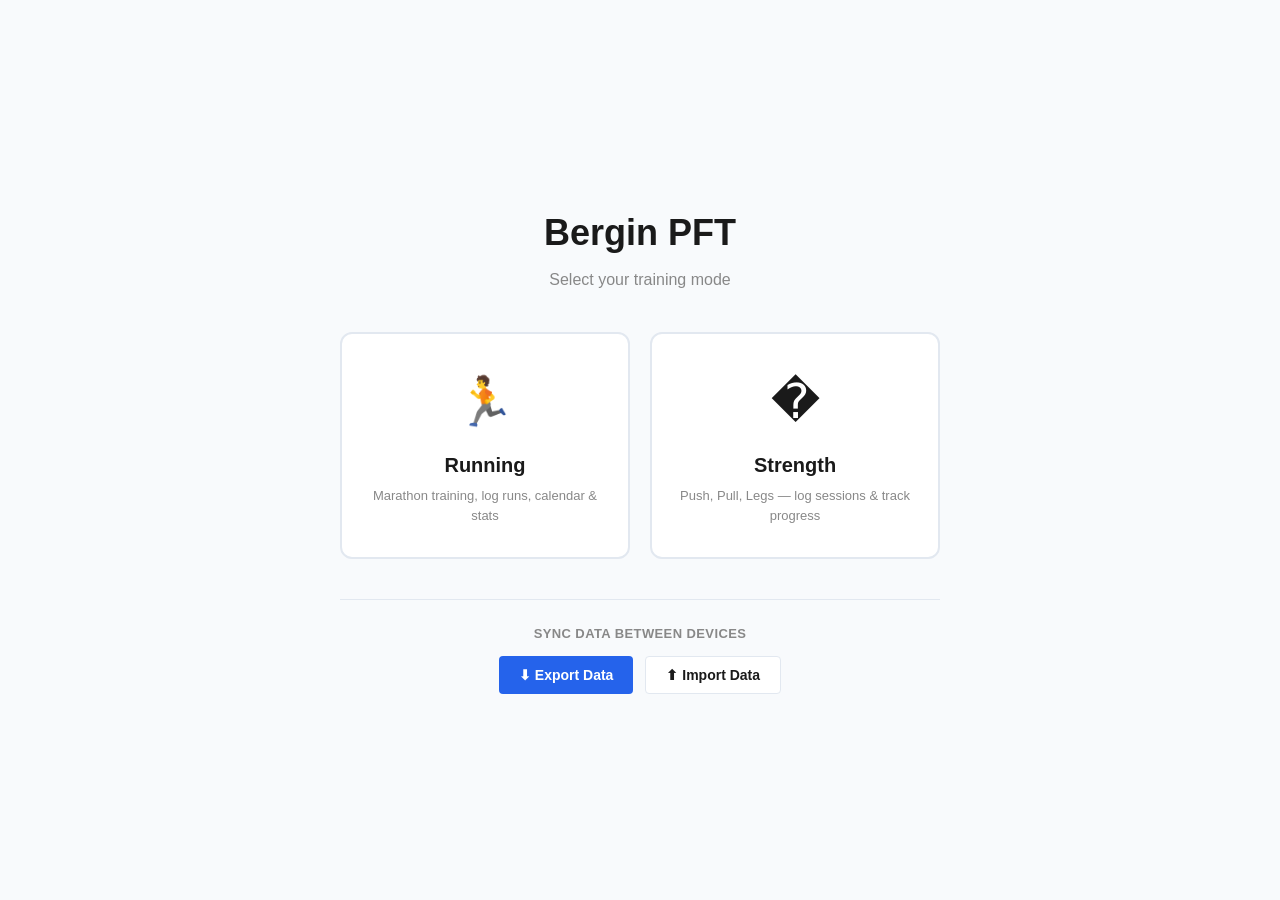
==== PROJECT-FILES/index.html @ f038159d "Rename folder to PROJECT-FILES (no spaces)" ====
<!DOCTYPE html>
<html lang="en">
<head>
    <meta charset="UTF-8">
    <meta name="viewport" content="width=device-width, initial-scale=1.0">
    <title>Bergin PFT</title>
    <link rel="stylesheet" href="./styles.css">
</head>
<body>

    <!-- Mode Selection Screen -->
    <div id="mode-select" class="mode-select">
        <div class="mode-select-inner">
            <h1 class="mode-select-title">Bergin PFT</h1>
            <p class="mode-select-subtitle">Select your training mode</p>
            <div class="mode-cards">
                <div class="mode-card" id="mode-running">
                    <div class="mode-card-icon">🏃</div>
                    <div class="mode-card-label">Running</div>
                    <div class="mode-card-desc">Marathon training, log runs, calendar &amp; stats</div>
                </div>
                <div class="mode-card" id="mode-strength">
                    <div class="mode-card-icon">�️</div>
                    <div class="mode-card-label">Strength</div>
                    <div class="mode-card-desc">Push, Pull, Legs — log sessions &amp; track progress</div>
                </div>
            </div>
            <div class="sync-controls">
                <p class="sync-label">Sync Data Between Devices</p>
                <div class="sync-buttons">
                    <button class="btn btn-primary" id="btn-export-data">⬇ Export Data</button>
                    <button class="btn btn-secondary" id="btn-import-data">⬆ Import Data</button>
                </div>
                <input type="file" id="import-file-input" accept=".json" style="display:none;">
            </div>
        </div>
    </div>

    <!-- ============================================================
         RUNNING MODE
         ============================================================ -->
    <div id="running-app" class="app-container" style="display:none;">
        <nav class="nav">
            <span class="nav-logo" id="running-back-btn">← Bergin PFT</span>
            <ul class="nav-links">
                <li><a class="nav-link active" data-view="r-overview">Overview</a></li>
                <li><a class="nav-link" data-view="r-plan">Plan</a></li>
                <li><a class="nav-link" data-view="r-log">Log Run</a></li>
                <li><a class="nav-link" data-view="r-calendar">Calendar</a></li>
                <li><a class="nav-link" data-view="r-stats">Stats</a></li>
            </ul>
        </nav>

        <main class="main">
            <!-- Running Overview -->
            <section id="view-r-overview" class="view-section active">
                <h1 class="page-title">Overview</h1>
                <p class="page-subtitle"></p>
                <div class="dashboard-grid">
                    <div class="card">
                        <div class="card-title"><svg width="24" height="16" viewBox="0 0 24 16" style="vertical-align:middle;margin-right:6px;border-radius:2px;"><rect x="0" y="0" width="8" height="16" fill="#002B7F"/><rect x="8" y="0" width="8" height="16" fill="#FCD116"/><rect x="16" y="0" width="8" height="16" fill="#CE1126"/></svg>Upcoming Race — Bucharest Marathon, 11th October 2026</div>
                        <div class="countdown-grid">
                            <div class="countdown-item">
                                <span class="countdown-number" id="countdown-days">—</span>
                                <span class="countdown-label">Days</span>
                            </div>
                            <div class="countdown-item">
                                <span class="countdown-number" id="countdown-hours">—</span>
                                <span class="countdown-label">Hours</span>
                            </div>
                            <div class="countdown-item">
                                <span class="countdown-number" id="countdown-minutes">—</span>
                                <span class="countdown-label">Minutes</span>
                            </div>
                            <div class="countdown-item">
                                <span class="countdown-number" id="countdown-seconds">—</span>
                                <span class="countdown-label">Seconds</span>
                            </div>
                        </div>
                    </div>
                    <div class="card">
                        <div class="card-title">Target Goal Time</div>
                        <div class="goal-time">3:45:00</div>
                        <div class="goal-pace">Pace: 5:20–5:25/km</div>
                    </div>
                    <div class="card">
                        <div class="card-title">Training Paces</div>
                        <div id="paces-content"></div>
                    </div>
                    <div class="card">
                        <div class="card-title">This Week</div>
                        <div id="this-week-content"></div>
                    </div>
                </div>
            </section>

            <!-- Running Plan -->
            <section id="view-r-plan" class="view-section">
                <h1 class="page-title">Training Plan</h1>
                <p class="page-subtitle">18-week programme for Bucharest Marathon — Target 3:45:00</p>
                <div id="plan-content"></div>
            </section>

            <!-- Log Run -->
            <section id="view-r-log" class="view-section">
                <h1 class="page-title">Log Run</h1>
                <p class="page-subtitle">Record your training runs to track progress.</p>
                <div class="card">
                    <form id="log-run-form" novalidate>
                        <div class="form-group">
                            <label class="form-label" for="run-date">Date *</label>
                            <input class="form-input" type="date" id="run-date" required>
                        </div>
                        <div class="form-group">
                            <label class="form-label" for="run-type">Run Type *</label>
                            <select class="form-input" id="run-type" required>
                                <option value="">— Select —</option>
                                <option value="Easy">Easy</option>
                                <option value="Long Run">Long Run</option>
                                <option value="Tempo">Tempo</option>
                                <option value="Intervals">Intervals</option>
                                <option value="Marathon Pace">Marathon Pace</option>
                                <option value="Hills">Hills</option>
                                <option value="Recovery">Recovery</option>
                                <option value="Race">Race</option>
                            </select>
                        </div>
                        <div class="form-group">
                            <label class="form-label" for="run-distance">Distance (km) *</label>
                            <input class="form-input" type="number" id="run-distance" min="0" step="0.1" placeholder="e.g. 10.5" required>
                        </div>
                        <div class="form-group">
                            <label class="form-label">Pace (min:sec per km) *</label>
                            <div class="form-row">
                                <input class="form-input" type="number" id="run-pace-min" min="0" max="15" step="1" placeholder="min">
                                <input class="form-input" type="number" id="run-pace-sec" min="0" max="59" step="1" placeholder="sec">
                            </div>
                        </div>
                        <div class="form-group">
                            <label class="form-label" for="run-notes">Notes (optional)</label>
                            <textarea class="form-input form-textarea" id="run-notes" rows="3" placeholder="e.g. Felt strong on the hills"></textarea>
                        </div>
                        <div class="form-group">
                            <button type="submit" class="btn btn-primary">Save Run</button>
                        </div>
                    </form>
                </div>
                <h2 class="section-heading">Recent Runs</h2>
                <div id="recent-runs-list"></div>
            </section>

            <!-- Running Calendar -->
            <section id="view-r-calendar" class="view-section">
                <h1 class="page-title">Calendar</h1>
                <p class="page-subtitle">Monthly view of your logged runs.</p>
                <div class="calendar-controls">
                    <button class="btn btn-secondary" id="r-cal-prev">&larr; Previous</button>
                    <span class="calendar-month-label" id="r-cal-month-label"></span>
                    <button class="btn btn-secondary" id="r-cal-next">Next &rarr;</button>
                </div>
                <div class="calendar-grid">
                    <div class="calendar-day-header">Mon</div>
                    <div class="calendar-day-header">Tue</div>
                    <div class="calendar-day-header">Wed</div>
                    <div class="calendar-day-header">Thu</div>
                    <div class="calendar-day-header">Fri</div>
                    <div class="calendar-day-header">Sat</div>
                    <div class="calendar-day-header">Sun</div>
                </div>
                <div class="calendar-grid" id="r-cal-grid"></div>
                <!-- Day Detail Modal -->
                <div class="modal-overlay" id="r-cal-modal">
                    <div class="modal">
                        <div class="modal-header">
                            <h2 class="modal-title" id="r-cal-modal-title">—</h2>
                            <button class="btn btn-secondary btn-sm" id="r-cal-modal-close">&times;</button>
                        </div>
                        <div id="r-cal-modal-body"></div>
                    </div>
                </div>
            </section>

            <!-- Running Stats -->
            <section id="view-r-stats" class="view-section">
                <h1 class="page-title">Stats</h1>
                <p class="page-subtitle">Key running metrics and trends.</p>
                <div class="stats-summary-grid" id="r-stats-summary"></div>
                <div class="card" style="margin-top: 24px;">
                    <div class="card-title">Weekly Running Mileage</div>
                    <canvas id="chart-mileage" width="900" height="280"></canvas>
                </div>
                <div class="card" style="margin-top: 16px;">
                    <div class="card-title">Average Pace by Week</div>
                    <canvas id="chart-pace" width="900" height="280"></canvas>
                </div>
            </section>
        </main>
    </div>

    <!-- ============================================================
         STRENGTH MODE
         ============================================================ -->
    <div id="strength-app" class="app-container" style="display:none;">
        <nav class="nav">
            <span class="nav-logo" id="strength-back-btn">← Bergin PFT</span>
            <ul class="nav-links">
                <li><a class="nav-link active" data-view="s-overview">Overview</a></li>
                <li><a class="nav-link" data-view="s-log">Log Session</a></li>
                <li><a class="nav-link" data-view="s-calendar">Calendar</a></li>
                <li><a class="nav-link" data-view="s-stats">Stats</a></li>
            </ul>
        </nav>

        <main class="main">
            <!-- Strength Overview -->
            <section id="view-s-overview" class="view-section active">
                <h1 class="page-title">Overview</h1>
                <p class="page-subtitle">Strength training progress at a glance.</p>
                <div class="dashboard-grid">
                    <div class="card">
                        <div class="card-title">Sessions This Month</div>
                        <div class="goal-time" id="s-sessions-count">0</div>
                    </div>
                    <div class="card">
                        <div class="card-title">Goal</div>
                        <div class="goal-time" style="font-size:24px;">45KG Dumbbell Press</div>
                        <div class="goal-pace">Target: May 2027</div>
                    </div>
                </div>
                <div class="strength-groups-grid">
                    <div class="card strength-group-card">
                        <div class="card-title">Push</div>
                        <div id="s-push-list" class="exercise-list"></div>
                    </div>
                    <div class="card strength-group-card">
                        <div class="card-title">Pull</div>
                        <div id="s-pull-list" class="exercise-list"></div>
                    </div>
                    <div class="card strength-group-card">
                        <div class="card-title">Legs</div>
                        <div id="s-legs-list" class="exercise-list"></div>
                    </div>
                </div>
            </section>

            <!-- Log Session -->
            <section id="view-s-log" class="view-section">
                <h1 class="page-title">Log Session</h1>
                <p class="page-subtitle">Record your strength training session.</p>
                <div class="card">
                    <form id="s-log-form" novalidate>
                        <div class="form-group">
                            <label class="form-label" for="s-session-date">Date *</label>
                            <input class="form-input" type="date" id="s-session-date" required>
                        </div>
                        <div class="form-group">
                            <label class="form-label" for="s-session-type">Type *</label>
                            <select class="form-input" id="s-session-type" required>
                                <option value="">— Select —</option>
                                <option value="Push">Push</option>
                                <option value="Pull">Pull</option>
                                <option value="Legs">Legs</option>
                            </select>
                        </div>
                        <div id="s-exercise-selector" style="display:none;">
                            <div class="form-group">
                                <label class="form-label">Select Exercises</label>
                                <div id="s-exercise-checkboxes" class="exercise-checkboxes"></div>
                            </div>
                        </div>
                        <div id="s-exercise-inputs"></div>
                        <div class="form-group" id="s-save-group" style="display:none;">
                            <button type="submit" class="btn btn-primary">Save Session</button>
                        </div>
                    </form>
                </div>
                <h2 class="section-heading">Recent Sessions</h2>
                <div id="s-recent-sessions"></div>
            </section>

            <!-- Strength Calendar -->
            <section id="view-s-calendar" class="view-section">
                <h1 class="page-title">Calendar</h1>
                <p class="page-subtitle">Monthly view of your strength sessions.</p>
                <div class="calendar-controls">
                    <button class="btn btn-secondary" id="s-cal-prev">&larr; Previous</button>
                    <span class="calendar-month-label" id="s-cal-month-label"></span>
                    <button class="btn btn-secondary" id="s-cal-next">Next &rarr;</button>
                </div>
                <div class="calendar-grid">
                    <div class="calendar-day-header">Mon</div>
                    <div class="calendar-day-header">Tue</div>
                    <div class="calendar-day-header">Wed</div>
                    <div class="calendar-day-header">Thu</div>
                    <div class="calendar-day-header">Fri</div>
                    <div class="calendar-day-header">Sat</div>
                    <div class="calendar-day-header">Sun</div>
                </div>
                <div class="calendar-grid" id="s-cal-grid"></div>
                <div class="modal-overlay" id="s-cal-modal">
                    <div class="modal">
                        <div class="modal-header">
                            <h2 class="modal-title" id="s-cal-modal-title">—</h2>
                            <button class="btn btn-secondary btn-sm" id="s-cal-modal-close">&times;</button>
                        </div>
                        <div id="s-cal-modal-body"></div>
                    </div>
                </div>
            </section>

            <!-- Strength Stats -->
            <section id="view-s-stats" class="view-section">
                <h1 class="page-title">Stats</h1>
                <p class="page-subtitle">Weight progression over time for each exercise.</p>

                <h2 class="section-heading">Push</h2>
                <div id="s-stats-push"></div>

                <h2 class="section-heading">Pull</h2>
                <div id="s-stats-pull"></div>

                <h2 class="section-heading">Legs</h2>
                <div id="s-stats-legs"></div>
            </section>
        </main>
    </div>

    <!-- Toast -->
    <div id="toast" class="toast"></div>

    <script src="./data.js"></script>
    <script src="./app.js"></script>

</body>
</html>
---- PROJECT-FILES/styles.css ----
/* Bucharest Marathon Training Tracker — Styles */
/* Bergin PFT */

:root {
  --primary: #2563EB;
  --primary-dark: #1D4ED8;
  --secondary: #FFFFFF;
  --accent: #1E293B;
  --bg-page: #F8FAFC;
  --bg-card: #FFFFFF;
  --text-primary: #1A1A1A;
  --text-secondary: #555555;
  --text-muted: #888888;
  --border-color: #E2E8F0;
  --radius: 8px;
  --radius-sm: 4px;
  --shadow-card: 0 1px 3px rgba(0, 0, 0, 0.06), 0 1px 2px rgba(0, 0, 0, 0.04);
  --shadow-elevated: 0 4px 12px rgba(0, 0, 0, 0.1);
  --success: #16A34A;
  --warning: #F59E0B;
  --danger: #DC2626;
  --running-color: #0EA5E9;
}

*, *::before, *::after {
  margin: 0;
  padding: 0;
  box-sizing: border-box;
}

body {
  font-family: -apple-system, BlinkMacSystemFont, 'Segoe UI', Roboto, Helvetica, Arial, sans-serif;
  background: var(--bg-page);
  color: var(--text-primary);
  line-height: 1.5;
  min-height: 100vh;
  display: flex;
  flex-direction: column;
}

/* ===== Navigation ===== */
.nav {
  background: var(--accent);
  padding: 0 24px;
  display: flex;
  align-items: center;
  justify-content: space-between;
  position: sticky;
  top: 0;
  z-index: 100;
  min-height: 56px;
  box-shadow: 0 2px 4px rgba(0, 0, 0, 0.15);
}

.nav-logo {
  font-size: 18px;
  font-weight: 700;
  color: var(--secondary);
  letter-spacing: -0.3px;
}

.nav-links {
  display: flex;
  align-items: center;
  gap: 4px;
  list-style: none;
}

.nav-link {
  padding: 16px 16px;
  font-size: 14px;
  font-weight: 600;
  color: rgba(255, 255, 255, 0.7);
  text-decoration: none;
  cursor: pointer;
  border-bottom: 3px solid transparent;
  transition: color 0.2s, border-color 0.2s;
}

.nav-link:hover {
  color: var(--secondary);
}

.nav-link.active {
  color: var(--secondary);
  border-bottom-color: var(--primary);
}

/* ===== Main Content ===== */
.main {
  flex: 1;
  max-width: 1000px;
  width: 100%;
  margin: 0 auto;
  padding: 32px 24px;
}

/* ===== View Sections ===== */
.view-section {
  display: none;
}

.view-section.active {
  display: block;
}

/* ===== Page Titles ===== */
.page-title {
  font-size: 24px;
  font-weight: 700;
  margin-bottom: 8px;
}

.page-subtitle {
  font-size: 14px;
  color: var(--text-secondary);
  margin-bottom: 24px;
}

.section-heading {
  font-size: 16px;
  font-weight: 700;
  margin-top: 28px;
  margin-bottom: 12px;
}

/* ===== Dashboard Grid ===== */
.dashboard-grid {
  display: grid;
  grid-template-columns: 1fr 1fr;
  gap: 20px;
  margin-bottom: 28px;
}

.dashboard-grid .full-width {
  grid-column: 1 / -1;
}

/* ===== Cards ===== */
.card {
  background: var(--bg-card);
  border: 1px solid var(--border-color);
  border-radius: var(--radius);
  padding: 20px;
  box-shadow: var(--shadow-card);
}

.card-title {
  font-size: 12px;
  font-weight: 700;
  text-transform: uppercase;
  letter-spacing: 0.5px;
  color: var(--text-muted);
  margin-bottom: 12px;
}

/* ===== Countdown ===== */
.countdown-grid {
  display: grid;
  grid-template-columns: repeat(4, 1fr);
  gap: 12px;
  text-align: center;
}

.countdown-item {
  display: flex;
  flex-direction: column;
  align-items: center;
}

.countdown-number {
  font-size: 36px;
  font-weight: 800;
  color: var(--primary);
  line-height: 1.1;
}

.countdown-label {
  font-size: 11px;
  color: var(--text-muted);
  text-transform: uppercase;
  letter-spacing: 0.5px;
  margin-top: 4px;
}

/* ===== Target Goal ===== */
.goal-time {
  font-size: 42px;
  font-weight: 800;
  color: var(--primary);
  line-height: 1;
  margin-bottom: 4px;
}

.goal-pace {
  font-size: 14px;
  color: var(--text-secondary);
}

/* ===== Training Paces Table ===== */
.paces-table {
  width: 100%;
  border-collapse: collapse;
  font-size: 14px;
}

.paces-table th {
  text-align: left;
  padding: 8px 12px;
  font-size: 11px;
  font-weight: 700;
  text-transform: uppercase;
  letter-spacing: 0.3px;
  color: var(--text-muted);
  border-bottom: 2px solid var(--border-color);
}

.paces-table td {
  padding: 10px 12px;
  border-bottom: 1px solid var(--border-color);
  color: var(--text-secondary);
}

.paces-table tr:last-child td {
  border-bottom: none;
}

.paces-table td:last-child {
  font-weight: 600;
  color: var(--text-primary);
}

/* ===== This Week Section ===== */
.this-week-header {
  display: flex;
  align-items: baseline;
  gap: 12px;
  flex-wrap: wrap;
  margin-bottom: 16px;
}

.this-week-header h3 {
  font-size: 16px;
  font-weight: 700;
}

.week-dates {
  font-size: 13px;
  color: var(--text-muted);
}

.week-volume {
  font-size: 13px;
  font-weight: 600;
  color: var(--primary);
  background: rgba(37, 99, 235, 0.08);
  padding: 2px 8px;
  border-radius: var(--radius-sm);
}

.this-week-days {
  display: grid;
  grid-template-columns: repeat(auto-fit, minmax(180px, 1fr));
  gap: 12px;
}

.day-card {
  background: var(--bg-page);
  border: 1px solid var(--border-color);
  border-radius: var(--radius-sm);
  padding: 12px;
  border-left: 3px solid var(--running-color);
}

.day-card-label {
  font-size: 11px;
  font-weight: 700;
  text-transform: uppercase;
  color: var(--text-muted);
  margin-bottom: 4px;
}

.day-card-title {
  font-size: 14px;
  font-weight: 600;
  color: var(--text-primary);
  margin-bottom: 4px;
}

.day-card-detail {
  font-size: 12px;
  color: var(--text-secondary);
}

/* ===== Plan View ===== */
.plan-week-block {
  background: var(--bg-card);
  border: 1px solid var(--border-color);
  border-radius: var(--radius);
  padding: 20px;
  margin-bottom: 16px;
  box-shadow: var(--shadow-card);
  transition: box-shadow 0.2s;
}

.plan-week-block.current {
  border-color: var(--primary);
  box-shadow: 0 0 0 1px var(--primary), var(--shadow-card);
}

.plan-week-header {
  margin-bottom: 14px;
}

.plan-week-title {
  font-size: 16px;
  font-weight: 700;
  margin-bottom: 4px;
}

.current-badge {
  display: inline-block;
  font-size: 10px;
  font-weight: 700;
  text-transform: uppercase;
  background: var(--primary);
  color: white;
  padding: 2px 6px;
  border-radius: 3px;
  vertical-align: middle;
  margin-left: 6px;
}

.plan-week-meta {
  display: flex;
  gap: 16px;
  font-size: 13px;
  color: var(--text-muted);
}

.plan-days-grid {
  display: grid;
  grid-template-columns: repeat(auto-fit, minmax(200px, 1fr));
  gap: 10px;
}

.plan-day-card {
  background: var(--bg-page);
  border: 1px solid var(--border-color);
  border-radius: var(--radius-sm);
  padding: 12px;
  border-left: 3px solid var(--running-color);
}

.plan-day-label {
  font-size: 11px;
  font-weight: 700;
  text-transform: uppercase;
  color: var(--text-muted);
  margin-bottom: 4px;
}

.plan-day-title {
  font-size: 14px;
  font-weight: 600;
  color: var(--text-primary);
  margin-bottom: 2px;
}

.plan-day-detail {
  font-size: 12px;
  color: var(--text-secondary);
}

/* ===== Forms ===== */
.form-group {
  margin-bottom: 16px;
}

.form-label {
  display: block;
  font-size: 13px;
  font-weight: 600;
  color: var(--text-primary);
  margin-bottom: 6px;
}

.form-input {
  width: 100%;
  padding: 10px 12px;
  font-size: 14px;
  font-family: inherit;
  color: var(--text-primary);
  background: var(--bg-card);
  border: 1px solid var(--border-color);
  border-radius: var(--radius-sm);
  transition: border-color 0.2s, box-shadow 0.2s;
}

.form-input:focus {
  outline: none;
  border-color: var(--primary);
  box-shadow: 0 0 0 3px rgba(37, 99, 235, 0.1);
}

.form-input.error {
  border-color: var(--danger);
}

.form-textarea {
  min-height: 80px;
  resize: vertical;
}

.form-row {
  display: flex;
  gap: 12px;
}

.form-row .form-input {
  flex: 1;
}

/* ===== Buttons ===== */
.btn {
  display: inline-flex;
  align-items: center;
  justify-content: center;
  gap: 6px;
  padding: 10px 20px;
  font-size: 14px;
  font-weight: 600;
  font-family: inherit;
  border: none;
  border-radius: var(--radius-sm);
  cursor: pointer;
  transition: background 0.2s, transform 0.1s;
  text-decoration: none;
}

.btn:active {
  transform: scale(0.97);
}

.btn-primary {
  background: var(--primary);
  color: var(--secondary);
}

.btn-primary:hover {
  background: var(--primary-dark);
}

.btn-secondary {
  background: var(--bg-card);
  color: var(--text-primary);
  border: 1px solid var(--border-color);
}

.btn-secondary:hover {
  background: #F1F5F9;
}

.btn-sm {
  padding: 6px 12px;
  font-size: 12px;
}

.btn-danger {
  background: var(--danger);
  color: white;
}

.btn-danger:hover {
  background: #B91C1C;
}

/* ===== Run Log Cards ===== */
.run-card {
  background: var(--bg-card);
  border: 1px solid var(--border-color);
  border-radius: var(--radius);
  padding: 16px 20px;
  margin-bottom: 12px;
  border-left: 4px solid var(--running-color);
  box-shadow: var(--shadow-card);
  display: flex;
  justify-content: space-between;
  align-items: flex-start;
  gap: 16px;
}

.run-card-main {
  flex: 1;
}

.run-card-header {
  display: flex;
  align-items: center;
  gap: 12px;
  margin-bottom: 6px;
}

.run-card-type {
  font-size: 11px;
  font-weight: 700;
  text-transform: uppercase;
  letter-spacing: 0.4px;
  background: rgba(14, 165, 233, 0.1);
  color: var(--running-color);
  padding: 2px 8px;
  border-radius: 3px;
}

.run-card-date {
  font-size: 12px;
  color: var(--text-muted);
}

.run-card-stats {
  display: flex;
  gap: 20px;
  font-size: 14px;
  color: var(--text-secondary);
}

.run-card-stat {
  display: flex;
  flex-direction: column;
}

.run-card-stat-label {
  font-size: 10px;
  text-transform: uppercase;
  color: var(--text-muted);
}

.run-card-stat-value {
  font-weight: 700;
  color: var(--text-primary);
}

.run-card-notes {
  font-size: 12px;
  color: var(--text-muted);
  margin-top: 6px;
  font-style: italic;
}

.run-card-delete {
  background: none;
  border: none;
  color: var(--text-muted);
  font-size: 16px;
  cursor: pointer;
  padding: 4px;
  border-radius: var(--radius-sm);
  transition: color 0.2s;
}

.run-card-delete:hover {
  color: var(--danger);
}

/* ===== Calendar ===== */
.calendar-controls {
  display: flex;
  align-items: center;
  justify-content: space-between;
  margin-bottom: 16px;
}

.calendar-month-label {
  font-size: 18px;
  font-weight: 700;
}

.calendar-grid {
  display: grid;
  grid-template-columns: repeat(7, 1fr);
  gap: 4px;
}

.calendar-day-header {
  text-align: center;
  font-size: 11px;
  font-weight: 700;
  color: var(--text-muted);
  text-transform: uppercase;
  letter-spacing: 0.5px;
  padding: 8px 0;
}

.calendar-cell {
  background: var(--bg-card);
  border: 1px solid var(--border-color);
  border-radius: var(--radius-sm);
  min-height: 80px;
  padding: 6px;
  cursor: pointer;
  transition: border-color 0.2s, box-shadow 0.2s;
}

.calendar-cell:hover {
  border-color: var(--primary);
  box-shadow: 0 0 0 1px var(--primary);
}

.calendar-cell.today {
  border-color: var(--primary);
  background: rgba(37, 99, 235, 0.03);
}

.calendar-cell.empty {
  background: transparent;
  border-color: transparent;
  cursor: default;
}

.calendar-cell.empty:hover {
  border-color: transparent;
  box-shadow: none;
}

.calendar-cell-date {
  font-size: 12px;
  font-weight: 600;
  color: var(--text-secondary);
  margin-bottom: 4px;
}

.calendar-cell.today .calendar-cell-date {
  color: var(--primary);
  font-weight: 800;
}

.calendar-cell-run {
  font-size: 10px;
  font-weight: 600;
  padding: 2px 4px;
  border-radius: 3px;
  background: rgba(14, 165, 233, 0.12);
  color: var(--running-color);
  white-space: nowrap;
  overflow: hidden;
  text-overflow: ellipsis;
  margin-bottom: 2px;
}

/* ===== Modal ===== */
.modal-overlay {
  display: none;
  position: fixed;
  inset: 0;
  background: rgba(0, 0, 0, 0.5);
  z-index: 200;
  align-items: center;
  justify-content: center;
  padding: 24px;
}

.modal-overlay.active {
  display: flex;
}

.modal {
  background: var(--bg-card);
  border-radius: var(--radius);
  padding: 24px;
  max-width: 500px;
  width: 100%;
  max-height: 80vh;
  overflow-y: auto;
  box-shadow: var(--shadow-elevated);
}

.modal-header {
  display: flex;
  align-items: center;
  justify-content: space-between;
  margin-bottom: 16px;
}

.modal-title {
  font-size: 18px;
  font-weight: 700;
}

/* ===== Stats Summary ===== */
.stats-summary-grid {
  display: grid;
  grid-template-columns: repeat(auto-fit, minmax(200px, 1fr));
  gap: 16px;
}

.stat-card {
  background: var(--bg-card);
  border: 1px solid var(--border-color);
  border-radius: var(--radius);
  padding: 16px;
  box-shadow: var(--shadow-card);
  text-align: center;
}

.stat-value {
  font-size: 28px;
  font-weight: 800;
  color: var(--primary);
  line-height: 1.2;
}

.stat-label {
  font-size: 12px;
  color: var(--text-muted);
  margin-top: 4px;
  text-transform: uppercase;
  letter-spacing: 0.3px;
}

/* ===== Charts ===== */
canvas {
  width: 100%;
  height: 280px;
  display: block;
}

/* ===== Toast ===== */
.toast {
  position: fixed;
  bottom: 24px;
  left: 50%;
  transform: translateX(-50%) translateY(20px);
  background: var(--accent);
  color: var(--secondary);
  padding: 12px 24px;
  border-radius: var(--radius);
  font-size: 14px;
  font-weight: 500;
  box-shadow: var(--shadow-elevated);
  opacity: 0;
  transition: opacity 0.3s, transform 0.3s;
  z-index: 400;
  pointer-events: none;
}

.toast.visible {
  opacity: 1;
  transform: translateX(-50%) translateY(0);
}

/* ===== Empty State ===== */
.empty-state {
  text-align: center;
  padding: 40px 20px;
  color: var(--text-muted);
  font-size: 14px;
}

/* ===== Responsive ===== */
@media (max-width: 768px) {
  .dashboard-grid {
    grid-template-columns: 1fr;
  }

  .countdown-grid {
    grid-template-columns: repeat(2, 1fr);
    gap: 16px;
  }

  .this-week-days {
    grid-template-columns: 1fr;
  }

  .plan-days-grid {
    grid-template-columns: 1fr;
  }

  .nav {
    padding: 0 16px;
    flex-wrap: wrap;
  }

  .nav-links {
    gap: 0;
  }

  .nav-link {
    padding: 14px 10px;
    font-size: 12px;
  }

  .main {
    padding: 20px 16px;
  }

  .stats-summary-grid {
    grid-template-columns: repeat(2, 1fr);
  }

  .calendar-cell {
    min-height: 60px;
    padding: 4px;
  }

  .run-card {
    flex-direction: column;
  }

  .run-card-stats {
    flex-wrap: wrap;
  }
}

@media (max-width: 480px) {
  .countdown-number {
    font-size: 28px;
  }

  .goal-time {
    font-size: 32px;
  }

  .stats-summary-grid {
    grid-template-columns: 1fr;
  }

  .nav-link {
    padding: 12px 8px;
    font-size: 11px;
  }
}


/* ===== Mode Selection Screen ===== */
.mode-select {
  display: flex;
  align-items: center;
  justify-content: center;
  min-height: 100vh;
  padding: 24px;
}

.mode-select-inner {
  text-align: center;
  max-width: 600px;
  width: 100%;
}

.mode-select-title {
  font-size: 36px;
  font-weight: 800;
  color: var(--text-primary);
  margin-bottom: 8px;
}

.mode-select-subtitle {
  font-size: 16px;
  color: var(--text-muted);
  margin-bottom: 40px;
}

.mode-cards {
  display: grid;
  grid-template-columns: 1fr 1fr;
  gap: 20px;
}

.mode-card {
  background: var(--bg-card);
  border: 2px solid var(--border-color);
  border-radius: 12px;
  padding: 32px 24px;
  cursor: pointer;
  transition: border-color 0.2s, box-shadow 0.2s, transform 0.15s;
}

.mode-card:hover {
  border-color: var(--primary);
  box-shadow: 0 4px 20px rgba(37, 99, 235, 0.15);
  transform: translateY(-2px);
}

.mode-card-icon {
  font-size: 48px;
  margin-bottom: 12px;
}

.mode-card-label {
  font-size: 20px;
  font-weight: 700;
  margin-bottom: 6px;
}

.mode-card-desc {
  font-size: 13px;
  color: var(--text-muted);
}

/* ===== App Container ===== */
.app-container {
  display: flex;
  flex-direction: column;
  min-height: 100vh;
}

/* ===== Strength Groups Grid ===== */
.strength-groups-grid {
  display: grid;
  grid-template-columns: repeat(3, 1fr);
  gap: 16px;
  margin-top: 20px;
}

.strength-group-card {
  min-height: 200px;
}

.exercise-list {
  display: flex;
  flex-direction: column;
  gap: 0;
}

.exercise-list-row {
  display: flex;
  justify-content: space-between;
  align-items: center;
  padding: 8px 0;
  border-bottom: 1px solid var(--border-color);
  font-size: 13px;
}

.exercise-list-row:last-child {
  border-bottom: none;
}

.exercise-name {
  color: var(--text-primary);
  font-weight: 500;
}

.exercise-last-weight {
  color: var(--primary);
  font-weight: 700;
  font-size: 12px;
}

/* ===== Exercise Checkboxes ===== */
.exercise-checkboxes {
  display: flex;
  flex-direction: column;
  gap: 12px;
}

.exercise-group-header {
  font-size: 12px;
  font-weight: 700;
  text-transform: uppercase;
  letter-spacing: 0.5px;
  color: var(--text-muted);
  padding-bottom: 4px;
  border-bottom: 1px solid var(--border-color);
  margin-top: 4px;
}

.exercise-checkbox-grid {
  display: grid;
  grid-template-columns: 1fr 1fr;
  gap: 4px;
}

.exercise-checkbox-label {
  font-size: 13px;
  cursor: pointer;
  padding: 6px 8px;
  border-radius: var(--radius-sm);
  transition: background 0.2s;
}

.exercise-checkbox-label:hover {
  background: var(--bg-page);
}

.exercise-checkbox-label input {
  margin-right: 6px;
}

/* ===== Exercise Input Blocks ===== */
.exercise-input-block {
  background: var(--bg-page);
  border: 1px solid var(--border-color);
  border-radius: var(--radius-sm);
  padding: 12px;
  margin-bottom: 12px;
}

.exercise-input-title {
  font-size: 14px;
  font-weight: 700;
  margin-bottom: 8px;
  color: var(--text-primary);
}

.exercise-input-row {
  display: flex;
  align-items: center;
  gap: 12px;
  margin-bottom: 6px;
}

.exercise-input-row .form-label {
  min-width: 70px;
  margin-bottom: 0;
  font-size: 12px;
}

.exercise-input-row .form-input {
  max-width: 120px;
}

/* ===== Nav Logo as back button ===== */
.nav-logo {
  cursor: pointer;
  transition: opacity 0.2s;
}

.nav-logo:hover {
  opacity: 0.8;
}

/* ===== Responsive additions ===== */
@media (max-width: 768px) {
  .mode-cards {
    grid-template-columns: 1fr;
  }

  .strength-groups-grid {
    grid-template-columns: 1fr;
  }

  .exercise-checkboxes {
    grid-template-columns: 1fr;
  }
}

/* ===== Sync Controls ===== */
.sync-controls {
  margin-top: 40px;
  padding-top: 24px;
  border-top: 1px solid var(--border-color);
}

.sync-label {
  font-size: 13px;
  font-weight: 600;
  color: var(--text-muted);
  text-transform: uppercase;
  letter-spacing: 0.4px;
  margin-bottom: 12px;
}

.sync-buttons {
  display: flex;
  gap: 12px;
  justify-content: center;
}
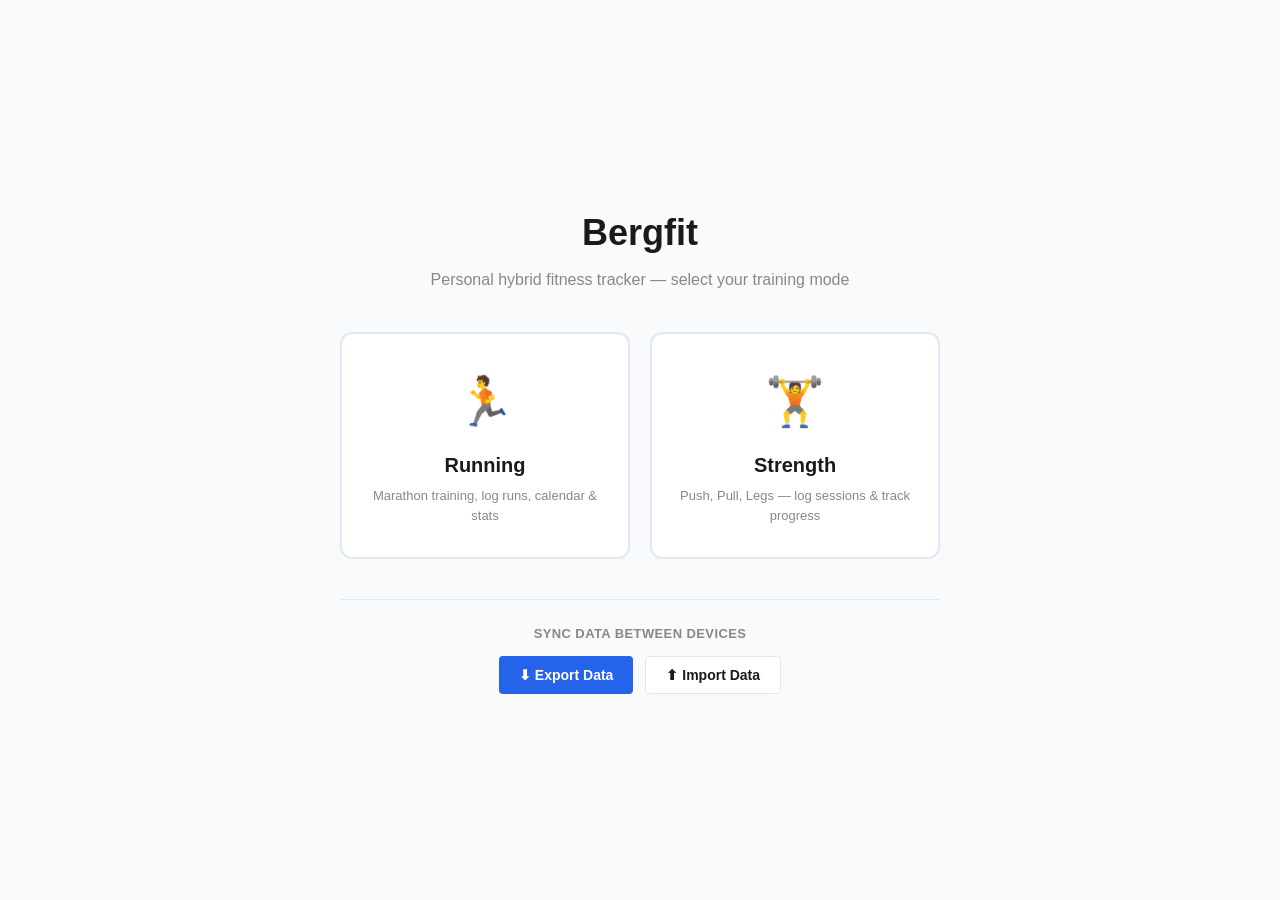
==== commit b4f741cc: "Rename to Bergfit, dynamic goal system, UI updates" ====
--- a/PROJECT-FILES/index.html
+++ b/PROJECT-FILES/index.html
@@ -3,7 +3,7 @@
 <head>
     <meta charset="UTF-8">
     <meta name="viewport" content="width=device-width, initial-scale=1.0">
-    <title>Bergin PFT</title>
+    <title>Bergfit</title>
     <link rel="stylesheet" href="./styles.css">
 </head>
 <body>
@@ -11,8 +11,8 @@
     <!-- Mode Selection Screen -->
     <div id="mode-select" class="mode-select">
         <div class="mode-select-inner">
-            <h1 class="mode-select-title">Bergin PFT</h1>
-            <p class="mode-select-subtitle">Select your training mode</p>
+            <h1 class="mode-select-title">Bergfit</h1>
+            <p class="mode-select-subtitle">Personal hybrid fitness tracker — select your training mode</p>
             <div class="mode-cards">
                 <div class="mode-card" id="mode-running">
                     <div class="mode-card-icon">🏃</div>
@@ -20,7 +20,7 @@
                     <div class="mode-card-desc">Marathon training, log runs, calendar &amp; stats</div>
                 </div>
                 <div class="mode-card" id="mode-strength">
-                    <div class="mode-card-icon">�️</div>
+                    <div class="mode-card-icon">🏋️</div>
                     <div class="mode-card-label">Strength</div>
                     <div class="mode-card-desc">Push, Pull, Legs — log sessions &amp; track progress</div>
                 </div>
@@ -41,7 +41,7 @@
          ============================================================ -->
     <div id="running-app" class="app-container" style="display:none;">
         <nav class="nav">
-            <span class="nav-logo" id="running-back-btn">← Bergin PFT</span>
+            <span class="nav-logo" id="running-back-btn">← Bergfit</span>
             <ul class="nav-links">
                 <li><a class="nav-link active" data-view="r-overview">Overview</a></li>
                 <li><a class="nav-link" data-view="r-plan">Plan</a></li>
@@ -58,7 +58,8 @@
                 <p class="page-subtitle"></p>
                 <div class="dashboard-grid">
                     <div class="card">
-                        <div class="card-title"><svg width="24" height="16" viewBox="0 0 24 16" style="vertical-align:middle;margin-right:6px;border-radius:2px;"><rect x="0" y="0" width="8" height="16" fill="#002B7F"/><rect x="8" y="0" width="8" height="16" fill="#FCD116"/><rect x="16" y="0" width="8" height="16" fill="#CE1126"/></svg>Upcoming Race — Bucharest Marathon, 11th October 2026</div>
+                        <div class="card-title" id="goal-race-title">Upcoming Goal</div>
+                        <div id="goal-race-subtitle" style="font-size:14px;font-weight:600;color:var(--text-primary);margin-bottom:12px;"></div>
                         <div class="countdown-grid">
                             <div class="countdown-item">
                                 <span class="countdown-number" id="countdown-days">—</span>
@@ -80,17 +81,22 @@
                     </div>
                     <div class="card">
                         <div class="card-title">Target Goal Time</div>
-                        <div class="goal-time">3:45:00</div>
-                        <div class="goal-pace">Pace: 5:20–5:25/km</div>
-                    </div>
-                    <div class="card">
-                        <div class="card-title">Training Paces</div>
+                        <div class="goal-time" id="goal-target-time">3:45:00</div>
+                        <div class="goal-pace" id="goal-target-pace">Pace: 5:20–5:25/km</div>
+                    </div>
+                    <div class="card">
+                        <div class="card-title">Goal Training Paces</div>
                         <div id="paces-content"></div>
                     </div>
                     <div class="card">
-                        <div class="card-title">This Week</div>
+                        <div class="card-title">Goal Plan — This Week</div>
                         <div id="this-week-content"></div>
                     </div>
+                </div>
+                <!-- Set New Goal -->
+                <div class="card" style="margin-top:24px;border:2px dashed var(--border-color);text-align:center;padding:32px;">
+                    <div style="font-size:14px;color:var(--text-muted);margin-bottom:12px;">Want to train for something new?</div>
+                    <button class="btn btn-primary" id="btn-set-new-goal">🎯 Set New Goal</button>
                 </div>
             </section>
 
@@ -202,7 +208,7 @@
          ============================================================ -->
     <div id="strength-app" class="app-container" style="display:none;">
         <nav class="nav">
-            <span class="nav-logo" id="strength-back-btn">← Bergin PFT</span>
+            <span class="nav-logo" id="strength-back-btn">← Bergfit</span>
             <ul class="nav-links">
                 <li><a class="nav-link active" data-view="s-overview">Overview</a></li>
                 <li><a class="nav-link" data-view="s-log">Log Session</a></li>
@@ -325,6 +331,17 @@
         </main>
     </div>
 
+    <!-- Set Goal Modal -->
+    <div class="modal-overlay" id="goal-modal">
+        <div class="modal" style="max-width:550px;">
+            <div class="modal-header">
+                <h2 class="modal-title" id="goal-modal-title">Set New Goal</h2>
+                <button class="btn btn-secondary btn-sm" id="goal-modal-close">&times;</button>
+            </div>
+            <div id="goal-modal-body"></div>
+        </div>
+    </div>
+
     <!-- Toast -->
     <div id="toast" class="toast"></div>
 
